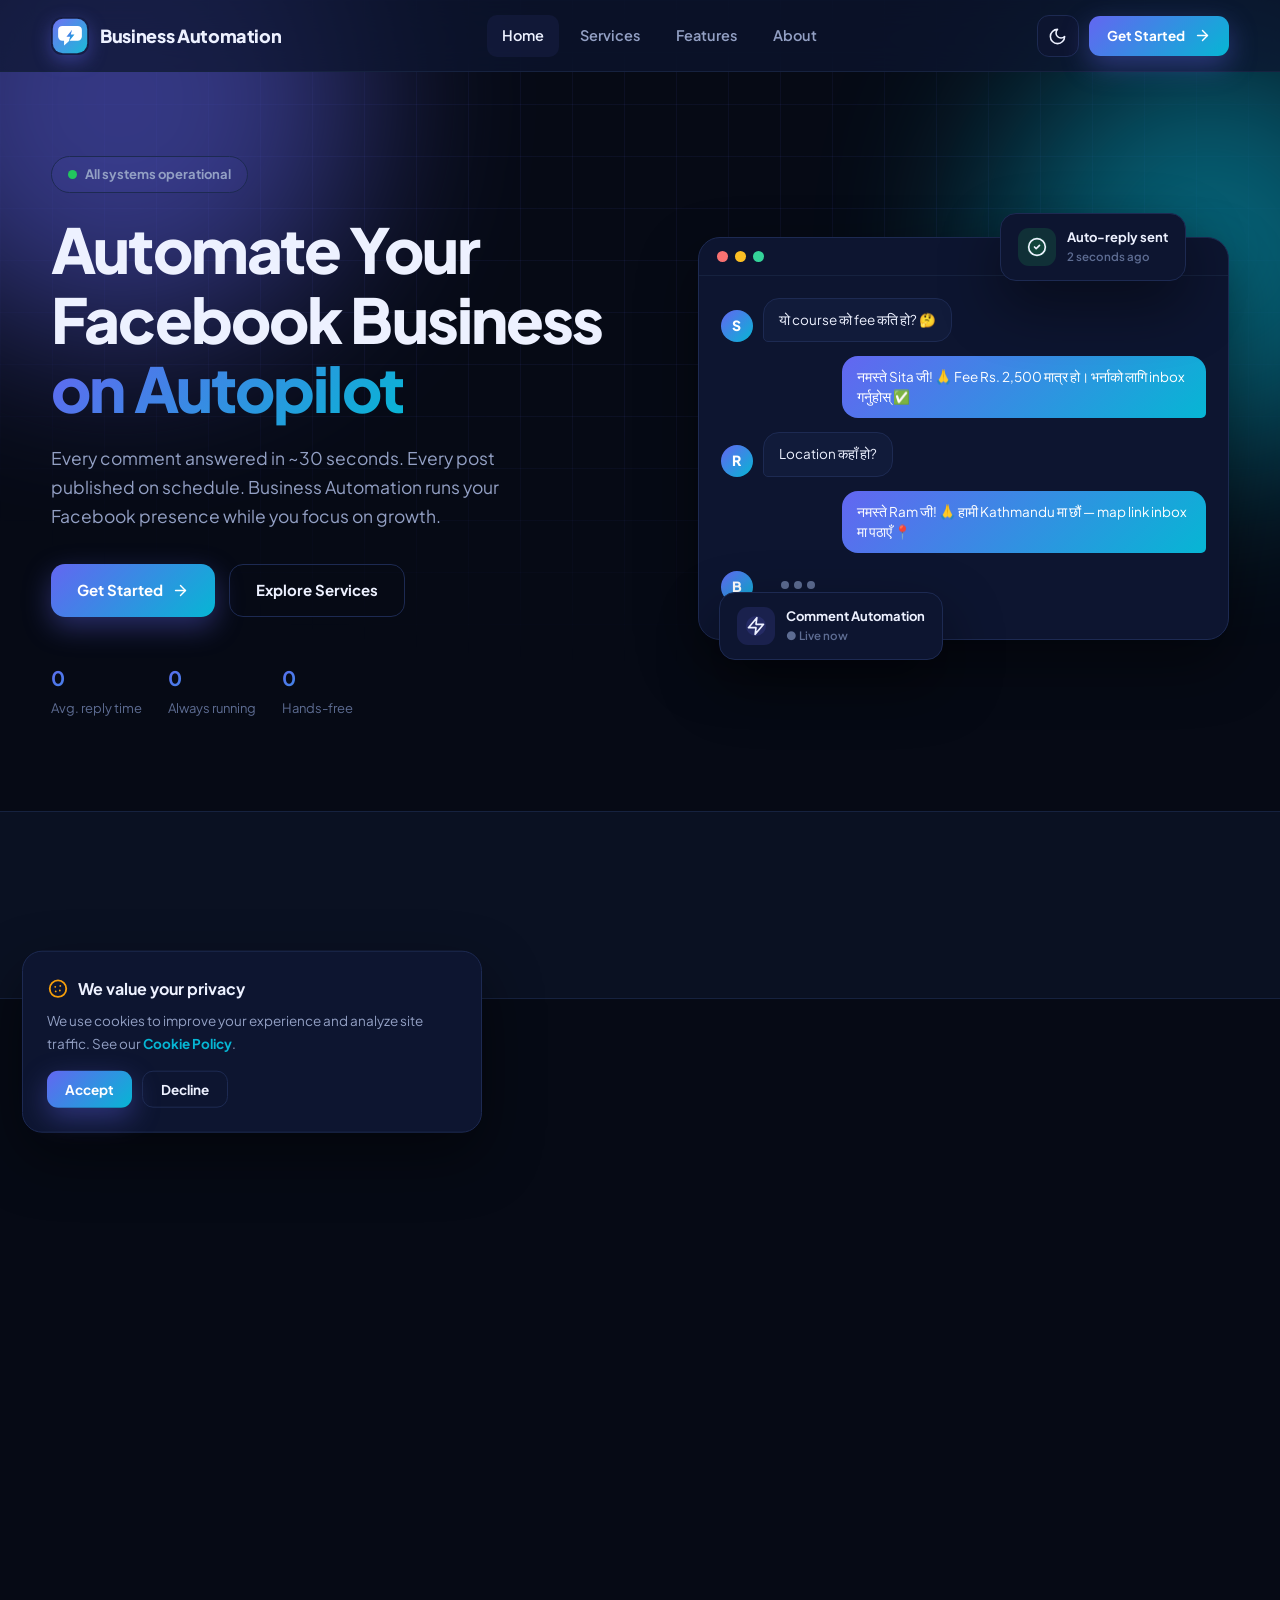
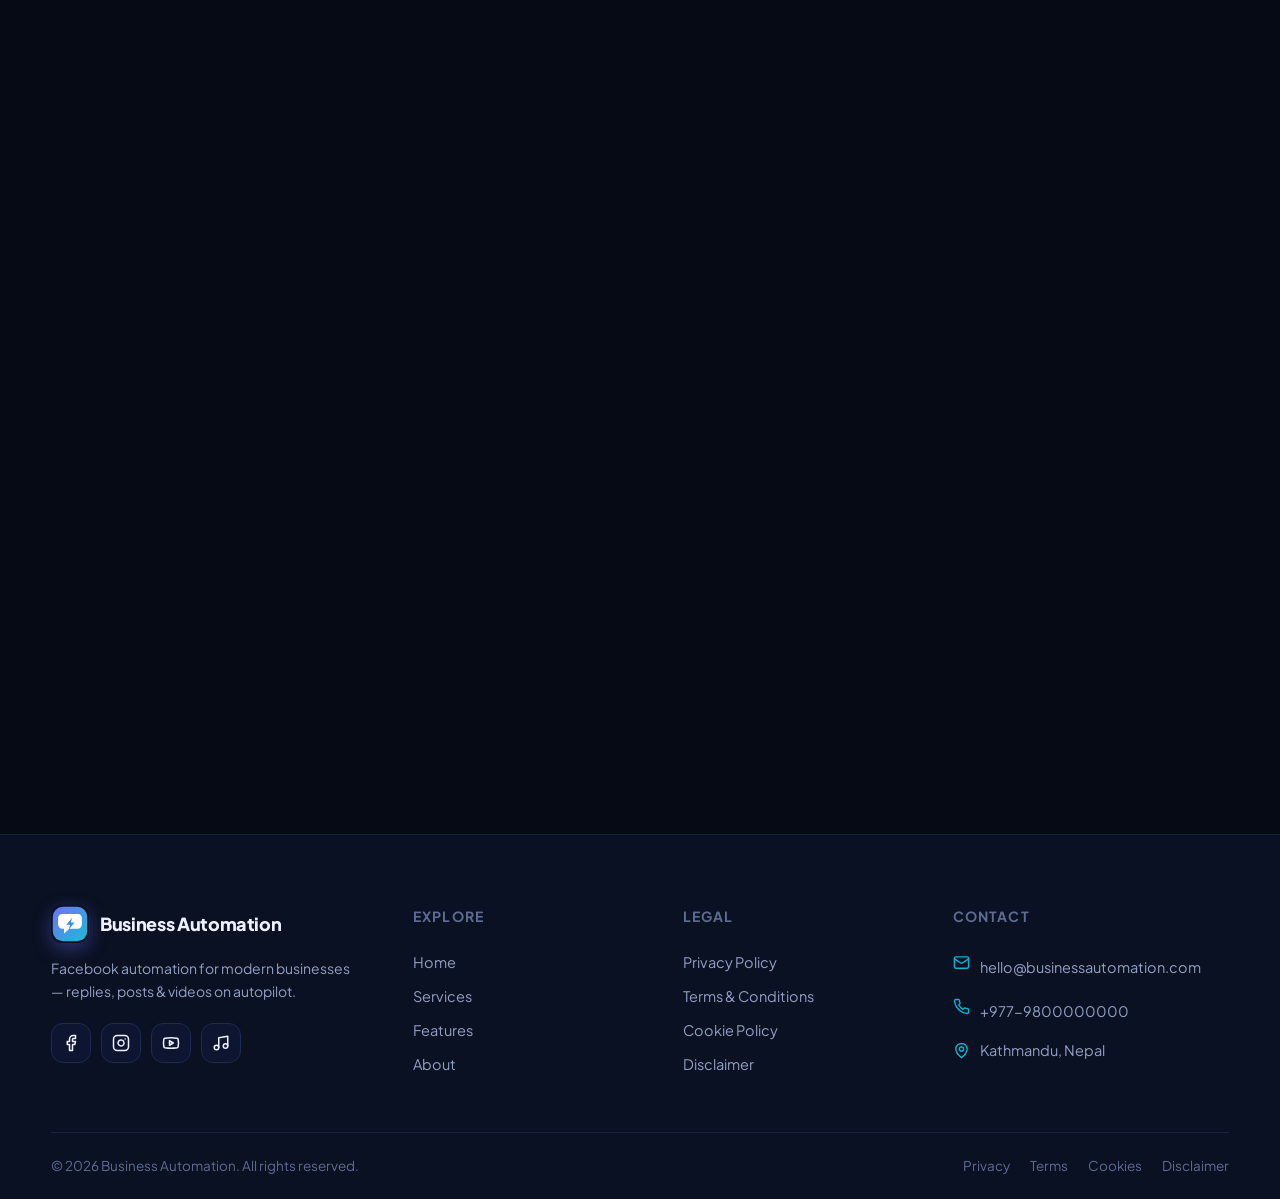
==== index.html @ c54acd62 "Add index.html" ====
<!DOCTYPE html>
<html lang="en" data-theme="dark">
<head>
<meta charset="utf-8">
<meta name="viewport" content="width=device-width,initial-scale=1">
<title>Business Automation — Facebook Automation, On Autopilot</title>
<meta name="description" content="Business Automation: auto-reply to every Facebook comment in ~30 seconds, automate video & post publishing, and grow your business on autopilot.">
<link rel="icon" type="image/svg+xml" href="img/favicon.svg">
<link rel="preconnect" href="https://fonts.googleapis.com">
<link rel="preconnect" href="https://fonts.gstatic.com" crossorigin>
<link href="https://fonts.googleapis.com/css2?family=Plus+Jakarta+Sans:wght@400;500;600;700;800&display=swap" rel="stylesheet">
<link rel="stylesheet" href="css/style.css">
</head>
<body>

<!-- ================= NAV ================= -->
<nav class="nav">
  <div class="container nav-inner">
    <a class="brand" href="#home"><img src="img/logo.svg" alt="Business Automation logo"><span data-brand>Business Automation</span></a>
    <div class="nav-links">
      <a href="#home" class="active">Home</a>
      <a href="#services">Services</a>
      <a href="#features">Features</a>
      <a href="#about">About</a>
    </div>
    <div class="nav-actions">
      <button class="theme-btn" id="themeBtn" title="Toggle theme"><svg class="ic"><use href="img/icons.svg#moon"/></svg></button>
      <a class="btn btn-primary btn-sm" href="/admin/login.html" data-auth-btn>Get Started <svg class="ic"><use href="img/icons.svg#arrow-right"/></svg></a>
      <button class="burger" id="burger" aria-label="Menu"><svg class="ic"><use href="img/icons.svg#menu"/></svg></button>
    </div>
  </div>
</nav>
<div class="mobile-menu" id="mobileMenu">
  <a href="#home" class="active">Home</a>
  <a href="#services">Services</a>
  <a href="#features">Features</a>
  <a href="#about">About</a>
  <a class="btn btn-primary btn-sm" href="/admin/login.html" data-auth-btn>Get Started <svg class="ic"><use href="img/icons.svg#arrow-right"/></svg></a>
</div>

<!-- ================= HERO ================= -->
<header class="hero" id="home">
  <div class="blob b1"></div><div class="blob b2"></div>
  <div class="container hero-grid">
    <div>
      <span class="eyebrow"><span class="pulse"></span> All systems operational</span>
      <h1>Automate Your Facebook Business <span class="grad-text">on Autopilot</span></h1>
      <p class="lead">Every comment answered in ~30 seconds. Every post published on schedule. Business Automation runs your Facebook presence while you focus on growth.</p>
      <div class="hero-cta">
        <a class="btn btn-primary" href="/admin/login.html" data-auth-btn>Get Started <svg class="ic"><use href="img/icons.svg#arrow-right"/></svg></a>
        <a class="btn btn-ghost" href="#services">Explore Services</a>
      </div>
      <div class="hero-mini">
        <div><strong class="grad-text" data-count="30" data-suffix="s">0</strong><span>Avg. reply time</span></div>
        <div><strong class="grad-text" data-count="24" data-suffix="/7">0</strong><span>Always running</span></div>
        <div><strong class="grad-text" data-count="100" data-suffix="%">0</strong><span>Hands-free</span></div>
      </div>
    </div>
    <div class="hero-visual">
      <div class="float-card fc1"><span class="ic"><svg class="ic"><use href="img/icons.svg#check-circle"/></svg></span><div>Auto-reply sent<small>2 seconds ago</small></div></div>
      <div class="mock">
        <div class="mock-bar"><i></i><i></i><i></i></div>
        <div class="mock-body">
          <div class="chat-row them"><span class="avatar">S</span><div class="bubble">यो course को fee कति हो? 🤔</div></div>
          <div class="chat-row me"><div class="bubble">नमस्ते Sita जी! 🙏 Fee Rs. 2,500 मात्र हो। भर्नाको लागि inbox गर्नुहोस् ✅</div></div>
          <div class="chat-row them"><span class="avatar">R</span><div class="bubble">Location कहाँ हो?</div></div>
          <div class="chat-row me"><div class="bubble">नमस्ते Ram जी! 🙏 हामी Kathmandu मा छौं — map link inbox मा पठाएँ 📍</div></div>
          <div class="chat-row them"><span class="avatar">B</span><div class="typing"><i></i><i></i><i></i></div></div>
        </div>
      </div>
      <div class="float-card fc2"><span class="ic"><svg class="ic"><use href="img/icons.svg#zap"/></svg></span><div>Comment Automation<small>● Live now</small></div></div>
    </div>
  </div>
</header>

<!-- ================= STATS ================= -->
<div class="stats">
  <div class="container stats-grid">
    <div class="stat rv"><div class="num grad-text"><span data-count="12500">0</span>+</div><div class="lbl">Comments auto-replied</div></div>
    <div class="stat rv d1"><div class="num grad-text"><span data-count="99.9" data-dec="1">0</span>%</div><div class="lbl">Uptime monitored</div></div>
    <div class="stat rv d2"><div class="num grad-text"><span data-count="30">0</span>s</div><div class="lbl">Average response time</div></div>
    <div class="stat rv d3"><div class="num grad-text"><span data-count="10">0</span>+</div><div class="lbl">Pages supported</div></div>
  </div>
</div>

<!-- ================= SERVICES ================= -->
<section class="block" id="services">
  <div class="container">
    <div class="sec-head rv">
      <span class="sec-tag">Services</span>
      <h2>Everything Your Page Needs, <span class="grad-text">Automated</span></h2>
      <p>Three powerful automation suites — one connected dashboard. Start with comments, expand everywhere.</p>
    </div>
    <div class="svc-grid">
      <div class="svc rv">
        <div class="ic"><svg class="ic"><use href="img/icons.svg#chat"/></svg></div>
        <h3>Facebook Comment Automation</h3>
        <p>Instant, personalized auto-replies to every comment on your Page posts — with the commenter's name, custom messages per page, and on/off control.</p>
        <div class="meta"><span class="badge-live">● Live now</span></div>
        <br><a class="svc-link" href="/admin/">Open in dashboard <svg class="ic"><use href="img/icons.svg#arrow-right"/></svg></a>
      </div>
      <div class="svc rv d1">
        <div class="ic"><svg class="ic"><use href="img/icons.svg#video"/></svg></div>
        <h3>Facebook Video Post Automation</h3>
        <p>Schedule and auto-publish video posts to your Pages at the perfect time — with captions, scheduling queues, and performance tracking.</p>
        <div class="meta"><span class="badge-soon">◷ Coming soon</span></div>
      </div>
      <div class="svc rv d2">
        <div class="ic"><svg class="ic"><use href="img/icons.svg#post"/></svg></div>
        <h3>Facebook Post Automation</h3>
        <p>Plan weeks of content in one sitting. Auto-publish text & image posts across all your Pages — consistent presence, zero daily effort.</p>
        <div class="meta"><span class="badge-soon">◷ Coming soon</span></div>
      </div>
    </div>
  </div>
</section>

<!-- ================= FEATURES ================= -->
<section class="block" id="features" style="background:var(--bg2);border-top:1px solid var(--border-soft);border-bottom:1px solid var(--border-soft)">
  <div class="container">
    <div class="sec-head rv">
      <span class="sec-tag">Features</span>
      <h2>Built for Serious <span class="grad-text">Page Owners</span></h2>
      <p>Professional-grade automation with the controls you actually need.</p>
    </div>
    <div class="feat-grid">
      <div class="feat rv"><div class="ic"><svg class="ic"><use href="img/icons.svg#zap"/></svg></div><h3>~30 Second Replies</h3><p>New comments are detected and answered in about half a minute — customers never wait.</p></div>
      <div class="feat rv d1"><div class="ic"><svg class="ic"><use href="img/icons.svg#post"/></svg></div><h3>Multi-Page Support</h3><p>Connect unlimited Facebook Pages, each with its own token, message, and schedule.</p></div>
      <div class="feat rv d2"><div class="ic"><svg class="ic"><use href="img/icons.svg#sliders"/></svg></div><h3>Per-Page On/Off Toggle</h3><p>Pause automation for any page instantly with one switch — no config to undo.</p></div>
      <div class="feat rv"><div class="ic"><svg class="ic"><use href="img/icons.svg#edit"/></svg></div><h3>Custom Messages</h3><p>Write your own reply templates with <b>{name}</b> personalization per page.</p></div>
      <div class="feat rv d1"><div class="ic"><svg class="ic"><use href="img/icons.svg#bell"/></svg></div><h3>Instant Alerts</h3><p>Discord notifications for errors, recoveries, and hourly health summaries.</p></div>
      <div class="feat rv d2"><div class="ic"><svg class="ic"><use href="img/icons.svg#lock"/></svg></div><h3>Secure by Design</h3><p>Tokens verified before saving, masked in the UI, and never exposed.</p></div>
    </div>
  </div>
</section>

<!-- ================= ABOUT ================= -->
<section class="block" id="about">
  <div class="container about-grid">
    <div class="about-visual rv">
      <div class="about-card">
        <div class="row"><span>Comment Automation</span><b class="ok">● Active</b></div>
        <div class="row"><span>Video Post Automation</span><b style="color:var(--warn)">◷ Soon</b></div>
        <div class="row"><span>Post Automation</span><b style="color:var(--warn)">◷ Soon</b></div>
        <div class="row"><span>Support</span><b>Human, fast</b></div>
      </div>
    </div>
    <div class="about rv d1">
      <span class="sec-tag">About</span>
      <h2 data-about-title>We Help Businesses Never Miss a Customer</h2>
      <p data-about-text>Business Automation was built for one simple reason: every unanswered Facebook comment is a lost customer. Our automation suite makes sure your Pages respond instantly, publish consistently, and grow — even while you sleep.</p>
      <ul class="check-list">
        <li><span class="ck"><svg class="ic"><use href="img/icons.svg#check"/></svg></span> Purpose-built for Facebook Pages & small businesses</li>
        <li><span class="ck"><svg class="ic"><use href="img/icons.svg#check"/></svg></span> No technical skills needed — connect and go</li>
        <li><span class="ck"><svg class="ic"><use href="img/icons.svg#check"/></svg></span> Self-healing infrastructure with 24/7 monitoring</li>
      </ul>
      <a class="btn btn-primary" href="/admin/">Start Automating <svg class="ic"><use href="img/icons.svg#arrow-right"/></svg></a>
    </div>
  </div>
</section>

<!-- ================= CTA ================= -->
<section class="block" style="padding-top:20px">
  <div class="container">
    <div class="cta-band rv">
      <h2>Ready to put your Page on autopilot?</h2>
      <p>Connect your Facebook Page in under 2 minutes. First automation is live today.</p>
      <a class="btn" href="/admin/login.html" data-auth-btn>Get Started <svg class="ic"><use href="img/icons.svg#arrow-right"/></svg></a>
    </div>
  </div>
</section>

<!-- ================= FOOTER ================= -->
<footer class="site">
  <div class="container">
    <div class="f-grid">
      <div class="f-brand">
        <a class="brand" href="#home"><img src="img/logo.svg" alt="logo" style="width:38px;height:38px;border-radius:11px"><span data-brand>Business Automation</span></a>
        <p>Facebook automation for modern businesses — replies, posts & videos on autopilot.</p>
        <div class="socials" data-socials>
          <a href="#" data-soc="facebook" title="Facebook" aria-label="Facebook"><svg class="ic"><use href="img/icons.svg#facebook"/></svg></a>
          <a href="#" data-soc="instagram" title="Instagram" aria-label="Instagram"><svg class="ic"><use href="img/icons.svg#instagram"/></svg></a>
          <a href="#" data-soc="youtube" title="YouTube" aria-label="YouTube"><svg class="ic"><use href="img/icons.svg#youtube"/></svg></a>
          <a href="#" data-soc="tiktok" title="TikTok" aria-label="TikTok"><svg class="ic"><use href="img/icons.svg#music"/></svg></a>
        </div>
      </div>
      <div class="f-col">
        <h4>Explore</h4>
        <a href="#home">Home</a>
        <a href="#services">Services</a>
        <a href="#features">Features</a>
        <a href="#about">About</a>
      </div>
      <div class="f-col">
        <h4>Legal</h4>
        <a href="privacy.html">Privacy Policy</a>
        <a href="terms.html">Terms &amp; Conditions</a>
        <a href="cookies.html">Cookie Policy</a>
        <a href="disclaimer.html">Disclaimer</a>
      </div>
      <div class="f-col">
        <h4>Contact</h4>
        <ul class="f-contact">
          <li><svg class="ic"><use href="img/icons.svg#mail"/></svg> <a href="#" data-contact="email">hello@businessautomation.com</a></li>
          <li><svg class="ic"><use href="img/icons.svg#phone"/></svg> <a href="#" data-contact="phone">+977-9800000000</a></li>
          <li><svg class="ic"><use href="img/icons.svg#pin"/></svg> <span data-contact="address">Kathmandu, Nepal</span></li>
        </ul>
      </div>
    </div>
    <div class="f-bottom">
      <span>© <span id="year">2026</span> <span data-brand>Business Automation</span>. All rights reserved.</span>
      <div class="f-legal">
        <a href="privacy.html">Privacy</a><a href="terms.html">Terms</a><a href="cookies.html">Cookies</a><a href="disclaimer.html">Disclaimer</a>
      </div>
    </div>
  </div>
</footer>

<!-- ================= COOKIE BANNER ================= -->
<div class="cookie" id="cookieBanner">
  <h4><svg class="ic"><use href="img/icons.svg#cookie"/></svg> We value your privacy</h4>
  <p>We use cookies to improve your experience and analyze site traffic. See our <a href="cookies.html">Cookie Policy</a>.</p>
  <div class="row">
    <button class="btn btn-primary btn-sm" id="cookieAccept">Accept</button>
    <button class="btn btn-ghost btn-sm" id="cookieDecline">Decline</button>
  </div>
</div>

<script src="js/main.js"></script>
<script src="js/footer.js"></script>
<script src="js/chatbot.js"></script>
</body>
</html>
---- css/style.css ----
/* ============ Business Automation — Landing Styles ============ */
*,*::before,*::after{box-sizing:border-box;margin:0;padding:0}
:root{
  --font:'Plus Jakarta Sans',system-ui,-apple-system,'Segoe UI',Roboto,sans-serif;
  --brand1:#6366f1;--brand2:#06b6d4;--grad:linear-gradient(135deg,#6366f1 0%,#06b6d4 100%);
  --ok:#22c55e;--warn:#f59e0b;--err:#ef4444;
  --r:18px;--r-sm:12px;
  --shadow:0 24px 60px rgba(0,0,0,.45);
  --nav-h:72px;
}
[data-theme="dark"]{
  --bg:#060a15;--bg2:#0a1122;--surface:#0d1530;--surface2:#111b3a;
  --border:#1d2a52;--border-soft:#16223f;
  --text:#edf1ff;--muted:#93a0c4;--faint:#5d6c92;
  --glass:rgba(13,21,48,.72);
  --hero-grid:rgba(99,102,241,.07);
  --card-hover:rgba(99,102,241,.08);
}
[data-theme="light"]{
  --bg:#f3f5fb;--bg2:#ffffff;--surface:#ffffff;--surface2:#eef1f9;
  --border:#dde3f2;--border-soft:#e9edf7;
  --text:#0d1530;--muted:#55648c;--faint:#8b98b8;
  --glass:rgba(255,255,255,.78);
  --hero-grid:rgba(99,102,241,.06);
  --card-hover:rgba(99,102,241,.05);
  --shadow:0 24px 55px rgba(35,55,130,.14);
}
html{scroll-behavior:smooth}
body{font-family:var(--font);background:var(--bg);color:var(--text);line-height:1.65;overflow-x:hidden;transition:background .35s,color .35s}
img{max-width:100%}
a{color:inherit;text-decoration:none}
/* ---------- svg icons ---------- */
svg.ic{width:1.2em;height:1.2em;stroke:currentColor;fill:none;stroke-width:2;stroke-linecap:round;stroke-linejoin:round;flex-shrink:0;vertical-align:-.22em}
.container{width:min(1180px,92%);margin:0 auto}
.grad-text{background:var(--grad);-webkit-background-clip:text;background-clip:text;color:transparent}

/* ---------- buttons ---------- */
.btn{display:inline-flex;align-items:center;gap:9px;padding:13px 26px;border-radius:14px;font-weight:700;font-size:15px;border:none;cursor:pointer;transition:transform .2s,box-shadow .2s,background .2s;font-family:var(--font)}
.btn svg.ic{width:17px;height:17px}
.btn-primary{background:var(--grad);color:#fff;box-shadow:0 10px 28px rgba(99,102,241,.38)}
.btn-primary:hover{transform:translateY(-2px);box-shadow:0 16px 36px rgba(99,102,241,.5)}
.btn-ghost{background:transparent;color:var(--text);border:1.5px solid var(--border)}
.btn-ghost:hover{border-color:var(--brand1);background:var(--card-hover)}
.btn-sm{padding:9px 18px;font-size:13.5px;border-radius:11px}

/* ---------- navbar ---------- */
.nav{position:fixed;top:0;left:0;right:0;height:var(--nav-h);z-index:100;backdrop-filter:blur(18px);-webkit-backdrop-filter:blur(18px);background:var(--glass);border-bottom:1px solid var(--border-soft);transition:background .35s}
.nav-inner{height:var(--nav-h);display:flex;align-items:center;justify-content:space-between;gap:16px}
.brand{display:flex;align-items:center;gap:11px;font-weight:800;font-size:18px;letter-spacing:-.02em}
.brand img{width:38px;height:38px;border-radius:11px;box-shadow:0 6px 18px rgba(99,102,241,.4)}
.nav-links{display:flex;align-items:center;gap:6px}
.nav-links a{padding:9px 15px;border-radius:10px;font-size:14.5px;font-weight:600;color:var(--muted);transition:.2s}
.nav-links a:hover,.nav-links a.active{color:var(--text);background:var(--card-hover)}
.nav-actions{display:flex;align-items:center;gap:10px}
.theme-btn{width:42px;height:42px;border-radius:12px;border:1.5px solid var(--border);background:var(--surface);color:var(--text);cursor:pointer;display:flex;align-items:center;justify-content:center;transition:.25s}
.theme-btn:hover{border-color:var(--brand1);transform:rotate(12deg)}
.theme-btn svg.ic{width:19px;height:19px}
.burger{display:none;width:42px;height:42px;border-radius:12px;border:1.5px solid var(--border);background:var(--surface);color:var(--text);cursor:pointer;align-items:center;justify-content:center}
.burger svg.ic{width:20px;height:20px}
.mobile-menu{display:none}

/* ---------- hero ---------- */
.hero{position:relative;padding:calc(var(--nav-h) + 84px) 0 90px;overflow:hidden}
.hero::before{content:"";position:absolute;inset:0;background-image:linear-gradient(var(--hero-grid) 1px,transparent 1px),linear-gradient(90deg,var(--hero-grid) 1px,transparent 1px);background-size:52px 52px;mask-image:radial-gradient(ellipse 90% 70% at 50% 30%,#000 30%,transparent 75%);pointer-events:none}
.blob{position:absolute;border-radius:50%;filter:blur(90px);opacity:.5;pointer-events:none;animation:drift 14s ease-in-out infinite alternate}
.blob.b1{width:480px;height:480px;background:#6366f1;top:-140px;left:-120px}
.blob.b2{width:420px;height:420px;background:#06b6d4;top:40px;right:-140px;animation-delay:-6s}
@keyframes drift{from{transform:translate(0,0) scale(1)}to{transform:translate(60px,40px) scale(1.12)}}
.hero-grid{position:relative;display:grid;grid-template-columns:1.05fr .95fr;gap:60px;align-items:center}
.eyebrow{display:inline-flex;align-items:center;gap:8px;padding:7px 16px;border-radius:30px;background:var(--card-hover);border:1px solid var(--border);font-size:13px;font-weight:700;color:var(--muted);margin-bottom:22px}
.eyebrow .pulse{width:9px;height:9px;border-radius:50%;background:var(--ok);box-shadow:0 0 0 0 rgba(34,197,94,.6);animation:pulse 1.8s infinite}
@keyframes pulse{70%{box-shadow:0 0 0 11px rgba(34,197,94,0)}100%{box-shadow:0 0 0 0 rgba(34,197,94,0)}}
.hero h1{font-size:clamp(38px,5.4vw,62px);line-height:1.12;letter-spacing:-.03em;font-weight:800;margin-bottom:20px}
.hero p.lead{font-size:17.5px;color:var(--muted);max-width:520px;margin-bottom:34px}
.hero-cta{display:flex;gap:14px;flex-wrap:wrap;margin-bottom:44px}
.hero-mini{display:flex;gap:26px;flex-wrap:wrap}
.hero-mini div strong{display:block;font-size:20px}
.hero-mini div span{font-size:13px;color:var(--faint)}
/* hero visual */
.hero-visual{position:relative}
.mock{background:var(--surface);border:1px solid var(--border);border-radius:22px;box-shadow:var(--shadow);overflow:hidden;animation:float 7s ease-in-out infinite}
@keyframes float{0%,100%{transform:translateY(0)}50%{transform:translateY(-14px)}}
.mock-bar{display:flex;align-items:center;gap:7px;padding:13px 18px;border-bottom:1px solid var(--border-soft)}
.mock-bar i{width:11px;height:11px;border-radius:50%;background:var(--border)}
.mock-bar i:first-child{background:#f87171}.mock-bar i:nth-child(2){background:#fbbf24}.mock-bar i:nth-child(3){background:#34d399}
.mock-body{padding:22px}
.chat-row{display:flex;gap:10px;margin-bottom:14px;align-items:flex-end}
.chat-row.me{justify-content:flex-end}
.bubble{max-width:75%;padding:11px 15px;border-radius:16px;font-size:13.5px;line-height:1.5}
.chat-row.them .bubble{background:var(--surface2);border:1px solid var(--border);border-bottom-left-radius:5px}
.chat-row.me .bubble{background:var(--grad);color:#fff;border-bottom-right-radius:5px}
.avatar{width:32px;height:32px;border-radius:50%;background:var(--grad);color:#fff;display:flex;align-items:center;justify-content:center;font-size:14px;font-weight:800;flex-shrink:0}
.typing{display:inline-flex;gap:5px;padding:14px 18px}
.typing i{width:8px;height:8px;border-radius:50%;background:var(--faint);animation:tp 1.2s infinite}
.typing i:nth-child(2){animation-delay:.15s}.typing i:nth-child(3){animation-delay:.3s}
@keyframes tp{0%,60%,100%{transform:none;opacity:.5}30%{transform:translateY(-5px);opacity:1}}
.float-card{position:absolute;background:var(--surface);border:1px solid var(--border);border-radius:16px;padding:13px 17px;box-shadow:var(--shadow);display:flex;align-items:center;gap:11px;font-size:13px;font-weight:700;animation:float 6s ease-in-out infinite}
.float-card small{display:block;font-weight:600;color:var(--faint);font-size:11.5px}
.float-card .ic{width:38px;height:38px;border-radius:11px;display:flex;align-items:center;justify-content:center;flex-shrink:0}
.float-card .ic svg.ic{width:20px;height:20px}
.fc1{top:-24px;right:8%;animation-delay:-2s}.fc1 .ic{background:rgba(34,197,94,.15)}
.fc2{bottom:-20px;left:4%;animation-delay:-4s}.fc2 .ic{background:rgba(99,102,241,.15)}

/* ---------- stats strip ---------- */
.stats{border-top:1px solid var(--border-soft);border-bottom:1px solid var(--border-soft);background:var(--bg2)}
.stats-grid{display:grid;grid-template-columns:repeat(4,1fr);padding:44px 0;gap:20px}
.stat{text-align:center}
.stat .num{font-size:clamp(30px,3.6vw,44px);font-weight:800;letter-spacing:-.02em}
.stat .lbl{color:var(--faint);font-size:13.5px;font-weight:600;margin-top:4px}

/* ---------- sections ---------- */
section.block{padding:100px 0}
.sec-head{text-align:center;max-width:640px;margin:0 auto 60px}
.sec-tag{display:inline-block;padding:6px 16px;border-radius:24px;background:var(--card-hover);border:1px solid var(--border);font-size:12.5px;font-weight:800;letter-spacing:.12em;text-transform:uppercase;color:var(--brand2);margin-bottom:16px}
.sec-head h2{font-size:clamp(30px,4vw,44px);letter-spacing:-.025em;font-weight:800;margin-bottom:14px}
.sec-head p{color:var(--muted);font-size:16.5px}

/* services */
.svc-grid{display:grid;grid-template-columns:repeat(3,1fr);gap:24px}
.svc{background:var(--surface);border:1px solid var(--border);border-radius:var(--r);padding:36px 30px;position:relative;overflow:hidden;transition:transform .3s,box-shadow .3s,border-color .3s}
.svc:hover{transform:translateY(-8px);box-shadow:var(--shadow);border-color:var(--brand1)}
.svc::after{content:"";position:absolute;top:0;left:0;right:0;height:4px;background:var(--grad);opacity:0;transition:.3s}
.svc:hover::after{opacity:1}
.svc .ic{width:62px;height:62px;border-radius:18px;background:var(--grad);display:flex;align-items:center;justify-content:center;margin-bottom:22px;box-shadow:0 12px 26px rgba(99,102,241,.35)}
.svc .ic svg.ic{width:30px;height:30px;color:#fff}
.svc h3{font-size:20px;margin-bottom:10px;letter-spacing:-.01em}
.svc p{color:var(--muted);font-size:14.5px;margin-bottom:18px}
.svc .meta{display:flex;align-items:center;gap:8px;font-size:13px;font-weight:700}
.badge-live{color:var(--ok)}.badge-soon{color:var(--warn)}
.svc-link{font-size:14px;font-weight:700;color:var(--brand2)}
.svc-link:hover{text-decoration:underline}

/* features */
.feat-grid{display:grid;grid-template-columns:repeat(3,1fr);gap:20px}
.feat{background:var(--surface);border:1px solid var(--border-soft);border-radius:var(--r);padding:28px 26px;transition:.28s}
.feat:hover{border-color:var(--brand1);background:var(--card-hover);transform:translateY(-5px)}
.feat .ic{margin-bottom:14px;color:var(--brand1)}
.feat .ic svg.ic{width:32px;height:32px}
.feat h3{font-size:16.5px;margin-bottom:8px}
.feat p{color:var(--muted);font-size:14px}

/* about */
.about-grid{display:grid;grid-template-columns:1fr 1fr;gap:64px;align-items:center}
.about-visual{position:relative}
.about-card{background:var(--surface);border:1px solid var(--border);border-radius:var(--r);padding:34px;box-shadow:var(--shadow)}
.about-card .row{display:flex;justify-content:space-between;align-items:center;padding:13px 0;border-bottom:1px solid var(--border-soft);font-size:14.5px}
.about-card .row:last-child{border:none}
.about-card .row b{font-weight:700}
.about-card .ok{color:var(--ok);font-weight:800}
.about h2{font-size:clamp(28px,3.6vw,40px);letter-spacing:-.02em;margin-bottom:18px;font-weight:800}
.about p{color:var(--muted);margin-bottom:16px;font-size:16px}
.check-list{list-style:none;margin:24px 0;display:grid;gap:12px}
.check-list li{display:flex;gap:12px;align-items:flex-start;font-size:15px;font-weight:600}
.check-list .ck{width:24px;height:24px;border-radius:50%;background:rgba(34,197,94,.15);color:var(--ok);display:flex;align-items:center;justify-content:center;flex-shrink:0;margin-top:2px}
.check-list .ck svg.ic{width:14px;height:14px;stroke-width:3}

/* CTA band */
.cta-band{background:var(--grad);border-radius:28px;padding:64px 48px;text-align:center;color:#fff;position:relative;overflow:hidden;box-shadow:0 30px 70px rgba(99,102,241,.35)}
.cta-band::before{content:"";position:absolute;width:400px;height:400px;border-radius:50%;background:rgba(255,255,255,.12);top:-160px;right:-120px}
.cta-band::after{content:"";position:absolute;width:300px;height:300px;border-radius:50%;background:rgba(255,255,255,.1);bottom:-140px;left:-80px}
.cta-band h2{font-size:clamp(28px,4vw,42px);letter-spacing:-.02em;margin-bottom:12px;position:relative}
.cta-band p{opacity:.92;margin-bottom:30px;font-size:16.5px;position:relative}
.cta-band .btn{background:#fff;color:#4f46e5;position:relative}
.cta-band .btn:hover{transform:translateY(-2px);box-shadow:0 14px 30px rgba(0,0,0,.25)}

/* ---------- footer ---------- */
footer.site{background:var(--bg2);border-top:1px solid var(--border-soft);padding:70px 0 0;margin-top:40px}
.f-grid{display:grid;grid-template-columns:1.4fr 1fr 1fr 1.2fr;gap:40px;padding-bottom:50px}
.f-brand p{color:var(--muted);font-size:14px;margin:14px 0 20px;max-width:300px}
.socials{display:flex;gap:10px}
.socials a{width:40px;height:40px;border-radius:12px;border:1px solid var(--border);display:flex;align-items:center;justify-content:center;transition:.25s;background:var(--surface)}
.socials a svg.ic{width:18px;height:18px}
.socials a:hover{background:var(--grad);border-color:transparent;transform:translateY(-3px);color:#fff}
.f-col h4{font-size:14px;letter-spacing:.08em;text-transform:uppercase;color:var(--faint);margin-bottom:18px}
.f-col a,.f-col li{display:block;list-style:none;color:var(--muted);font-size:14.5px;padding:5px 0;transition:.2s}
.f-col a:hover{color:var(--text);padding-left:5px}
.f-contact li{display:flex;gap:10px;align-items:flex-start}
.f-contact li svg.ic{width:17px;height:17px;color:var(--brand2);margin-top:3px}
.f-bottom{border-top:1px solid var(--border-soft);padding:22px 0;display:flex;justify-content:space-between;align-items:center;gap:14px;flex-wrap:wrap;font-size:13.5px;color:var(--faint)}
.f-legal{display:flex;gap:20px;flex-wrap:wrap}
.f-legal a:hover{color:var(--text)}

/* ---------- cookie banner ---------- */
.cookie{position:fixed;bottom:22px;left:22px;right:22px;max-width:460px;background:var(--surface);border:1px solid var(--border);border-radius:20px;padding:24px;box-shadow:var(--shadow);z-index:200;transform:translateY(140%);transition:transform .5s cubic-bezier(.2,.9,.3,1.2)}
.cookie.show{transform:none}
.cookie h4{font-size:16px;margin-bottom:8px;display:flex;align-items:center;gap:9px}
.cookie h4 svg.ic{width:22px;height:22px;color:var(--warn)}
.cookie p{font-size:13.5px;color:var(--muted);margin-bottom:16px}
.cookie p a{color:var(--brand2);font-weight:700}
.cookie .row{display:flex;gap:10px}

/* ---------- reveal ---------- */
.rv{opacity:0;transform:translateY(34px);transition:opacity .7s ease,transform .7s cubic-bezier(.2,.7,.3,1)}
.rv.in{opacity:1;transform:none}
.rv.d1{transition-delay:.1s}.rv.d2{transition-delay:.2s}.rv.d3{transition-delay:.3s}

/* ---------- legal pages ---------- */
.legal{padding:calc(var(--nav-h) + 60px) 0 80px}
.legal .paper{max-width:820px;margin:0 auto;background:var(--surface);border:1px solid var(--border);border-radius:22px;padding:52px 56px;box-shadow:var(--shadow)}
.legal h1{font-size:34px;letter-spacing:-.02em;margin-bottom:8px}
.legal .updated{color:var(--faint);font-size:13.5px;margin-bottom:30px}
.legal h2{font-size:20px;margin:30px 0 12px}
.legal p,.legal li{color:var(--muted);font-size:15px;margin-bottom:12px}
.legal ul{padding-left:22px}
.back-link{display:inline-flex;align-items:center;gap:8px;font-weight:700;color:var(--brand2);margin-bottom:26px;font-size:14.5px}

/* ---------- responsive ---------- */
@media(max-width:1024px){
  .hero-grid{grid-template-columns:1fr;gap:50px}
  .hero-visual{max-width:560px}
  .svc-grid,.feat-grid{grid-template-columns:repeat(2,1fr)}
  .about-grid{grid-template-columns:1fr;gap:44px}
  .f-grid{grid-template-columns:1fr 1fr}
}
@media(max-width:768px){
  .nav-links{display:none}
  .nav-actions .btn{display:none}
  .burger{display:flex;align-items:center;justify-content:center}
  .mobile-menu{display:block;position:fixed;top:var(--nav-h);left:0;right:0;background:var(--glass);backdrop-filter:blur(20px);border-bottom:1px solid var(--border);padding:14px 4%;z-index:99;transform:translateY(-130%);transition:transform .35s ease}
  .mobile-menu.open{transform:none}
  .mobile-menu a{display:block;padding:13px 10px;font-weight:700;border-radius:10px;color:var(--muted)}
  .mobile-menu a:hover,.mobile-menu a.active{background:var(--card-hover);color:var(--text)}
  .mobile-menu .btn{width:100%;justify-content:center;margin-top:10px}
  .stats-grid{grid-template-columns:repeat(2,1fr);gap:28px}
  section.block{padding:70px 0}
  .cta-band{padding:48px 26px}
  .legal .paper{padding:34px 26px}
}
@media(max-width:560px){
  .svc-grid,.feat-grid{grid-template-columns:1fr}
  .f-grid{grid-template-columns:1fr;gap:30px}
  .hero-cta .btn{flex:1;justify-content:center}
  .float-card{font-size:11.5px;padding:10px 13px}
  .fc1{top:-18px}.fc2{bottom:-14px}
  .cookie{left:12px;right:12px;bottom:12px}
  .f-bottom{justify-content:center;text-align:center}
}

/* ================= chat widget ================= */
.chat-fab{position:fixed;right:22px;bottom:22px;width:62px;height:62px;border-radius:50%;background:var(--grad);border:none;cursor:pointer;display:flex;align-items:center;justify-content:center;box-shadow:0 14px 34px rgba(99,102,241,.45);z-index:2000;transition:transform .25s}
.chat-fab:hover{transform:scale(1.08) rotate(4deg)}
.chat-fab svg.ic{width:28px;height:28px;color:#fff}
.chat-fab .ping{position:absolute;inset:0;border-radius:50%;background:rgba(99,102,241,.55);animation:cping 2.2s ease-out infinite;z-index:-1}
@keyframes cping{0%{transform:scale(1);opacity:.7}80%,100%{transform:scale(1.55);opacity:0}}
.chat-dot{position:absolute;top:3px;right:3px;width:15px;height:15px;border-radius:50%;background:#22c55e;border:3px solid var(--bg);animation:blink 1.6s infinite}
@keyframes blink{50%{opacity:.4}}
.chat-win{position:fixed;right:22px;bottom:96px;width:384px;max-width:calc(100vw - 28px);height:560px;max-height:calc(100dvh - 130px);background:var(--surface);border:1px solid var(--border);border-radius:22px;display:flex;flex-direction:column;overflow:hidden;z-index:2000;box-shadow:0 30px 70px rgba(0,0,0,.4);transform:translateY(26px) scale(.95);opacity:0;pointer-events:none;transition:transform .32s cubic-bezier(.2,.9,.3,1.15),opacity .25s}
.chat-win.open{transform:none;opacity:1;pointer-events:auto}
.chat-head{display:flex;align-items:center;gap:12px;padding:14px 16px;background:var(--grad);color:#fff;flex-shrink:0}
.chat-head img{width:38px;height:38px;border-radius:12px;background:rgba(255,255,255,.15);padding:5px}
.chat-head .ch-t{flex:1;min-width:0}
.chat-head .ch-t b{font-size:15px;display:block;letter-spacing:-.01em}
.chat-head .ch-t span{font-size:11.5px;opacity:.85;display:flex;align-items:center;gap:6px}
.chat-head .on{width:8px;height:8px;border-radius:50%;background:#4ade80;display:inline-block;animation:blink 1.8s infinite}
.chat-head button{background:rgba(255,255,255,.15);border:none;color:#fff;width:32px;height:32px;border-radius:10px;cursor:pointer;display:flex;align-items:center;justify-content:center;transition:.2s}
.chat-head button:hover{background:rgba(255,255,255,.3)}
.chat-head button svg.ic{width:16px;height:16px}
.chat-body{flex:1;overflow-y:auto;padding:18px 14px;display:flex;flex-direction:column;gap:12px}
.msg{display:flex;gap:8px;align-items:flex-end;animation:msgin .3s ease}
@keyframes msgin{from{opacity:0;transform:translateY(8px)}}
.msg .m-av{width:30px;height:30px;border-radius:50%;background:var(--grad);display:flex;align-items:center;justify-content:center;flex-shrink:0;overflow:hidden}
.msg .m-av img{width:20px;height:20px}
.msg .bubble{max-width:78%;padding:11px 14px;border-radius:16px;font-size:13.8px;line-height:1.55;white-space:pre-line}
.msg.bot .bubble{background:var(--card-hover);border:1px solid var(--border);border-bottom-left-radius:5px;color:var(--text)}
.msg.user{justify-content:flex-end}
.msg.user .bubble{background:var(--grad);color:#fff;border-bottom-right-radius:5px}
.bubble.typing{display:flex;gap:5px;padding:14px 16px}
.bubble.typing i{width:7px;height:7px;border-radius:50%;background:var(--faint);animation:tp 1.2s infinite}
.bubble.typing i:nth-child(2){animation-delay:.15s}
.bubble.typing i:nth-child(3){animation-delay:.3s}
@keyframes tp{0%,60%,100%{transform:none;opacity:.4}30%{transform:translateY(-5px);opacity:1}}
.chips{display:flex;gap:8px;padding:4px 14px 10px;flex-wrap:wrap;flex-shrink:0}
.chips button{border:1.5px solid var(--brand1);background:transparent;color:var(--brand1);font-size:12.5px;font-weight:600;padding:7px 13px;border-radius:20px;cursor:pointer;transition:.2s;font-family:inherit}
.chips button:hover{background:var(--brand1);color:#fff}
.chat-input{display:flex;gap:9px;padding:12px 14px;border-top:1px solid var(--border);flex-shrink:0;background:var(--surface)}
.chat-input input{flex:1;border:1.5px solid var(--border);background:var(--bg);color:var(--text);border-radius:14px;padding:11px 14px;font-size:13.5px;font-family:inherit;outline:none;transition:.2s}
.chat-input input:focus{border-color:var(--brand1)}
.chat-input button{width:44px;height:44px;border-radius:14px;border:none;background:var(--grad);color:#fff;cursor:pointer;display:flex;align-items:center;justify-content:center;flex-shrink:0;transition:.2s}
.chat-input button:hover{transform:scale(1.06)}
.chat-input button svg.ic{width:19px;height:19px}
@media(max-width:560px){
  .chat-win{right:14px;left:14px;width:auto;bottom:92px}
  .chat-fab{right:16px;bottom:16px}
}

/* ================= Auth pages (login / signup / verify) ================= */
.paper.auth{max-width:520px}
.auth-sub{color:var(--muted);margin:-2px 0 26px;font-size:15px}
.auth-form .field{margin-bottom:16px}
.auth-form .field label{display:block;font-size:13.5px;font-weight:600;margin-bottom:7px}
.auth-form .field input{width:100%;box-sizing:border-box;border:1.5px solid var(--border);background:var(--bg);color:var(--text);border-radius:13px;padding:12px 15px;font-size:14.5px;font-family:inherit;outline:none;transition:border-color .2s,box-shadow .2s}
.auth-form .field input:focus{border-color:var(--brand1);box-shadow:0 0 0 3px rgba(99,102,241,.16)}
.auth-form .hint{font-size:12.5px;color:var(--faint);margin-top:6px}
.auth-form .btn-block{width:100%;justify-content:center;margin-top:4px}
.auth-form .btn-block:disabled{opacity:.75;cursor:default;transform:none}
.err-msg{font-size:13.5px;color:#f87171;margin-bottom:14px;text-align:center;min-height:18px}
.err-msg:empty{display:none}
.auth-alt{text-align:center;margin-top:18px;font-size:14px;color:var(--muted)}
.auth-alt a{color:var(--brand1);font-weight:600}
.spin{width:16px;height:16px;border:2px solid rgba(255,255,255,.35);border-top-color:#fff;border-radius:50%;animation:spin .7s linear infinite;display:inline-block;flex-shrink:0}
@keyframes spin{to{transform:rotate(360deg)}}
.otp-input{text-align:center;letter-spacing:10px;font-size:20px !important;font-weight:700}
.resend{text-align:center;font-size:13.5px;color:var(--muted);margin-top:14px}
.resend button{background:none;border:none;color:var(--brand1);font-weight:600;cursor:pointer;font-size:13.5px;font-family:inherit;padding:0}
.resend button:disabled{color:var(--faint);cursor:default}
.contact-card{border:1.5px dashed var(--border);border-radius:16px;padding:22px;text-align:center}
.contact-card h3{margin:0 0 6px;font-size:17px}
.contact-card p{margin:0 0 14px;font-size:13.5px;color:var(--muted);line-height:1.6}
.contact-line{font-size:14px;margin:8px 0}
.contact-line a{color:var(--brand1);font-weight:600;text-decoration:none}
.loading-line{text-align:center;padding:26px 0;font-size:14px;color:var(--faint)}

/* ================= Ripple preloader (public pages) ================= */
.ripple-overlay{position:fixed;inset:0;background:var(--bg);z-index:9999;display:flex;align-items:center;justify-content:center}
.ripple-overlay.gone{display:none}
.ripple-wrap{position:relative;width:200px;height:200px;display:flex;align-items:center;justify-content:center}
.ripple-bubble{position:absolute;border-radius:50%;border:1px solid #6366f1;opacity:0;animation:rippleGrow 1.8s ease-out infinite}
.ripple-bubble:nth-child(1){border-color:#6366f1}
.ripple-bubble:nth-child(2){animation-delay:.4s;border-color:#3f83f8}
.ripple-bubble:nth-child(3){animation-delay:.8s;border-color:#06b6d4}
@keyframes rippleGrow{0%{width:16px;height:16px;opacity:.9}100%{width:240px;height:240px;opacity:0}}
.ripple-label{position:relative;z-index:2;font-family:Fraunces,Georgia,serif;font-size:16px;font-weight:600;background-image:linear-gradient(135deg,#818cf8 0%,#22d3ee 100%);-webkit-background-clip:text;background-clip:text;color:transparent;-webkit-text-fill-color:transparent;padding:6px 16px;white-space:nowrap;max-width:70vw;overflow:hidden;text-overflow:ellipsis}[data-theme="light"] .ripple-label{background-image:linear-gradient(135deg,#4f46e5 0%,#0891b2 100%)}
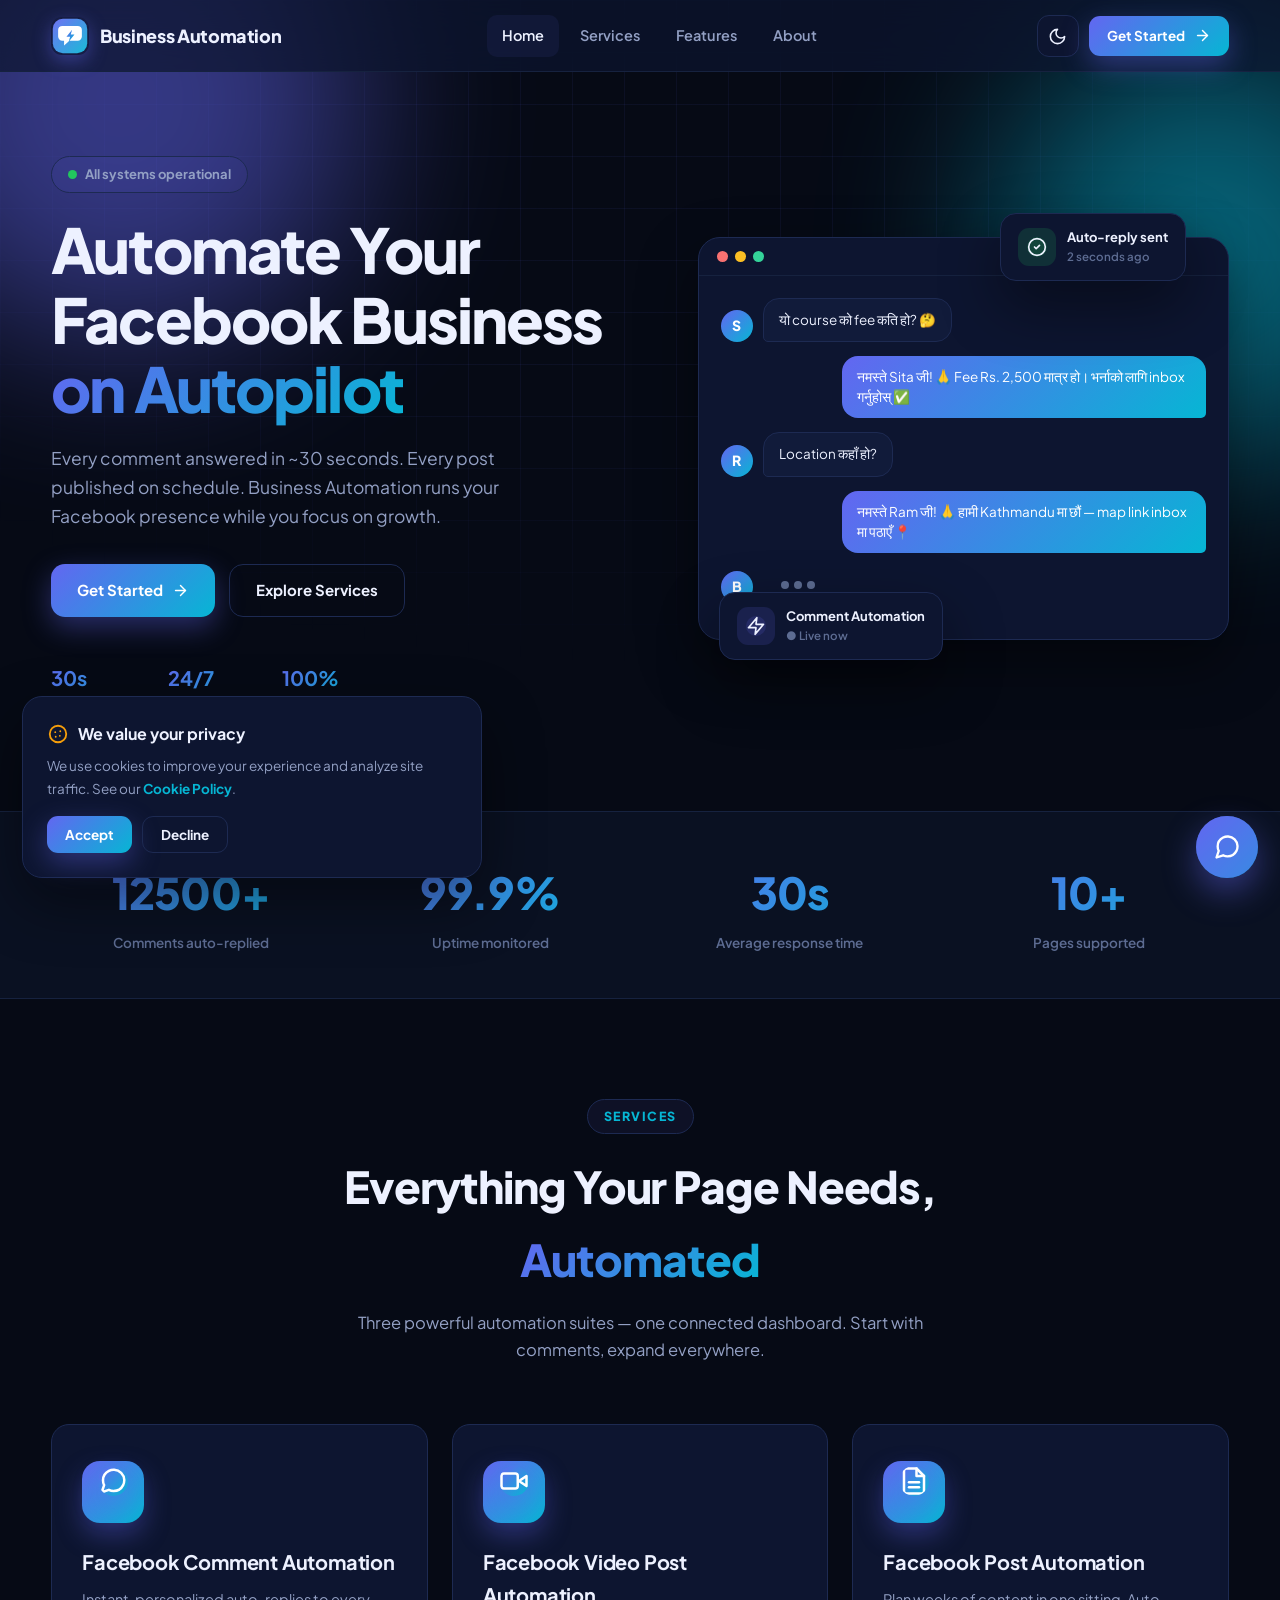
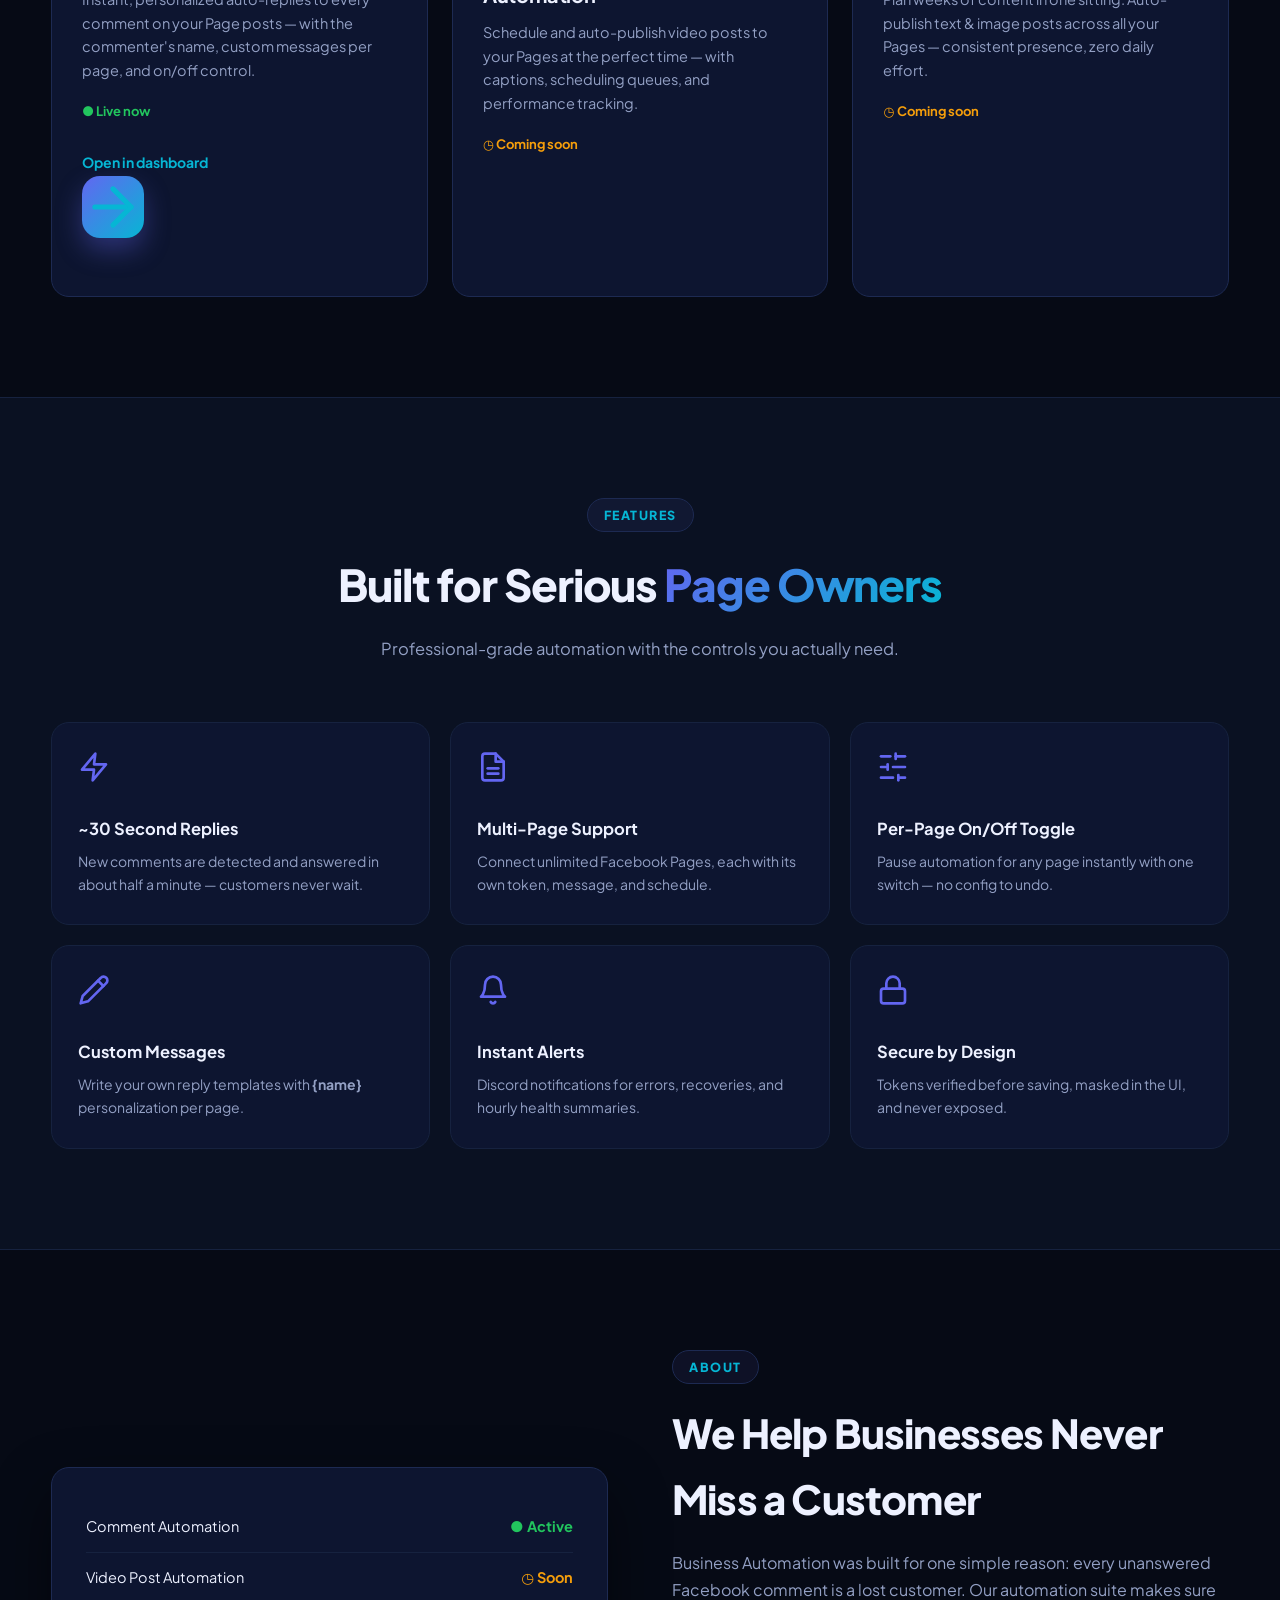
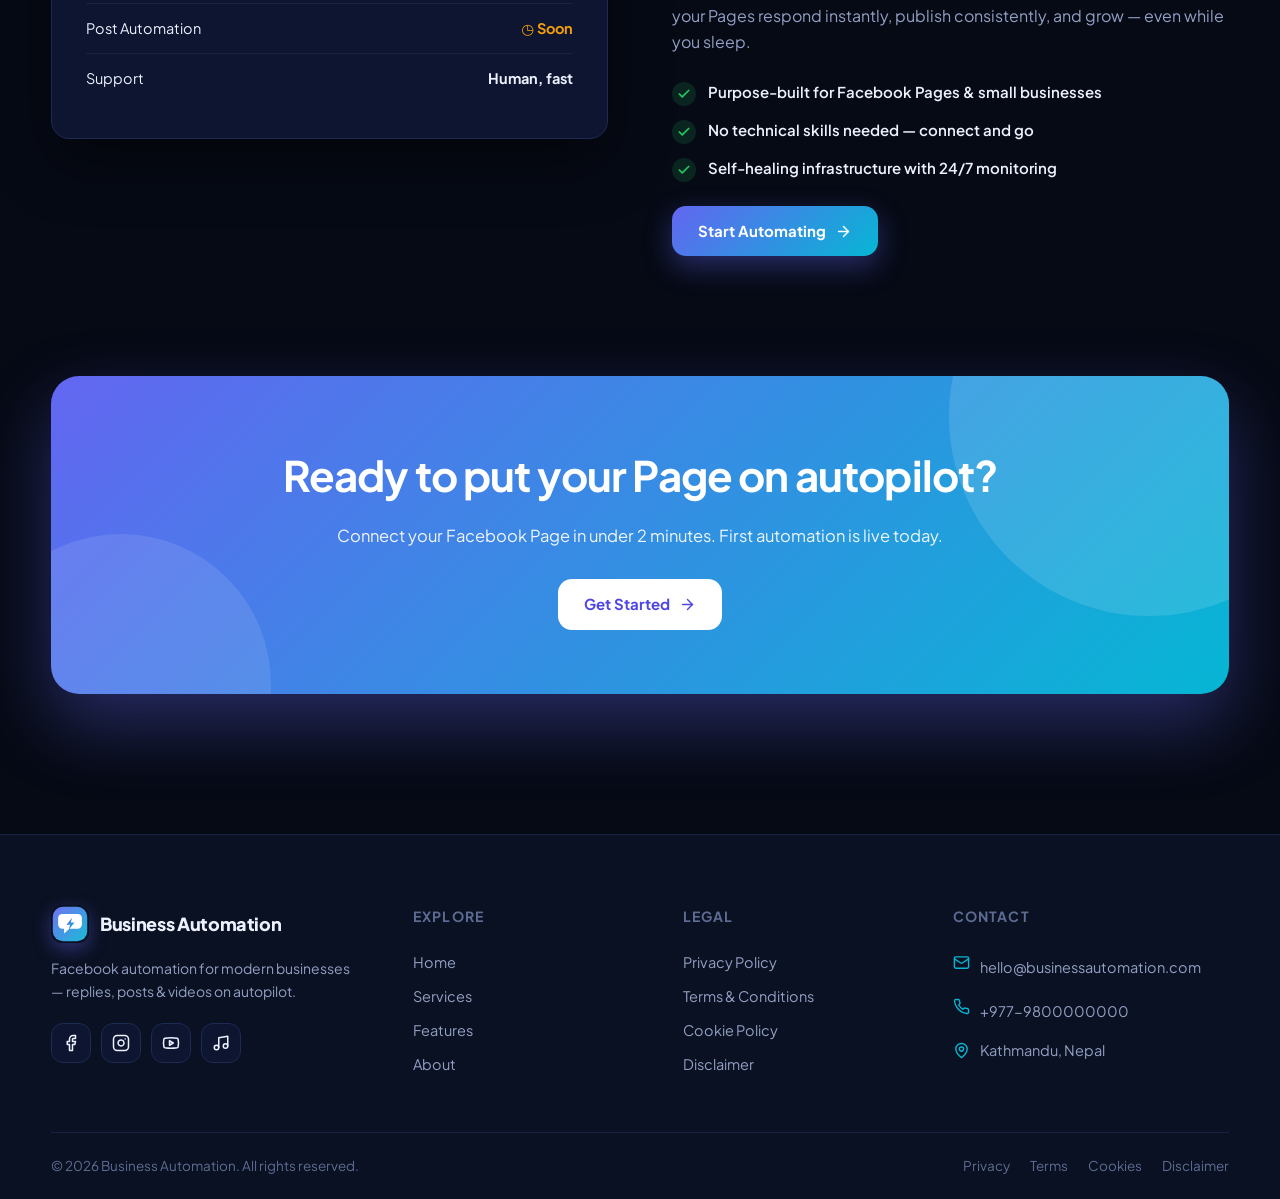
==== commit 0d5b29f5: "Fix absolute paths for GitHub Pages (index.html)" ====
--- a/index.html
+++ b/index.html
@@ -25,7 +25,7 @@
     </div>
     <div class="nav-actions">
       <button class="theme-btn" id="themeBtn" title="Toggle theme"><svg class="ic"><use href="img/icons.svg#moon"/></svg></button>
-      <a class="btn btn-primary btn-sm" href="/admin/login.html" data-auth-btn>Get Started <svg class="ic"><use href="img/icons.svg#arrow-right"/></svg></a>
+      <a class="btn btn-primary btn-sm" href="#" data-auth-btn>Get Started <svg class="ic"><use href="img/icons.svg#arrow-right"/></svg></a>
       <button class="burger" id="burger" aria-label="Menu"><svg class="ic"><use href="img/icons.svg#menu"/></svg></button>
     </div>
   </div>
@@ -35,7 +35,7 @@
   <a href="#services">Services</a>
   <a href="#features">Features</a>
   <a href="#about">About</a>
-  <a class="btn btn-primary btn-sm" href="/admin/login.html" data-auth-btn>Get Started <svg class="ic"><use href="img/icons.svg#arrow-right"/></svg></a>
+  <a class="btn btn-primary btn-sm" href="#" data-auth-btn>Get Started <svg class="ic"><use href="img/icons.svg#arrow-right"/></svg></a>
 </div>
 
 <!-- ================= HERO ================= -->
@@ -47,7 +47,7 @@
       <h1>Automate Your Facebook Business <span class="grad-text">on Autopilot</span></h1>
       <p class="lead">Every comment answered in ~30 seconds. Every post published on schedule. Business Automation runs your Facebook presence while you focus on growth.</p>
       <div class="hero-cta">
-        <a class="btn btn-primary" href="/admin/login.html" data-auth-btn>Get Started <svg class="ic"><use href="img/icons.svg#arrow-right"/></svg></a>
+        <a class="btn btn-primary" href="#" data-auth-btn>Get Started <svg class="ic"><use href="img/icons.svg#arrow-right"/></svg></a>
         <a class="btn btn-ghost" href="#services">Explore Services</a>
       </div>
       <div class="hero-mini">
@@ -97,7 +97,7 @@
         <h3>Facebook Comment Automation</h3>
         <p>Instant, personalized auto-replies to every comment on your Page posts — with the commenter's name, custom messages per page, and on/off control.</p>
         <div class="meta"><span class="badge-live">● Live now</span></div>
-        <br><a class="svc-link" href="/admin/">Open in dashboard <svg class="ic"><use href="img/icons.svg#arrow-right"/></svg></a>
+        <br><a class="svc-link" href="#">Open in dashboard <svg class="ic"><use href="img/icons.svg#arrow-right"/></svg></a>
       </div>
       <div class="svc rv d1">
         <div class="ic"><svg class="ic"><use href="img/icons.svg#video"/></svg></div>
@@ -154,7 +154,7 @@
         <li><span class="ck"><svg class="ic"><use href="img/icons.svg#check"/></svg></span> No technical skills needed — connect and go</li>
         <li><span class="ck"><svg class="ic"><use href="img/icons.svg#check"/></svg></span> Self-healing infrastructure with 24/7 monitoring</li>
       </ul>
-      <a class="btn btn-primary" href="/admin/">Start Automating <svg class="ic"><use href="img/icons.svg#arrow-right"/></svg></a>
+      <a class="btn btn-primary" href="#">Start Automating <svg class="ic"><use href="img/icons.svg#arrow-right"/></svg></a>
     </div>
   </div>
 </section>
@@ -165,7 +165,7 @@
     <div class="cta-band rv">
       <h2>Ready to put your Page on autopilot?</h2>
       <p>Connect your Facebook Page in under 2 minutes. First automation is live today.</p>
-      <a class="btn" href="/admin/login.html" data-auth-btn>Get Started <svg class="ic"><use href="img/icons.svg#arrow-right"/></svg></a>
+      <a class="btn" href="#" data-auth-btn>Get Started <svg class="ic"><use href="img/icons.svg#arrow-right"/></svg></a>
     </div>
   </div>
 </section>
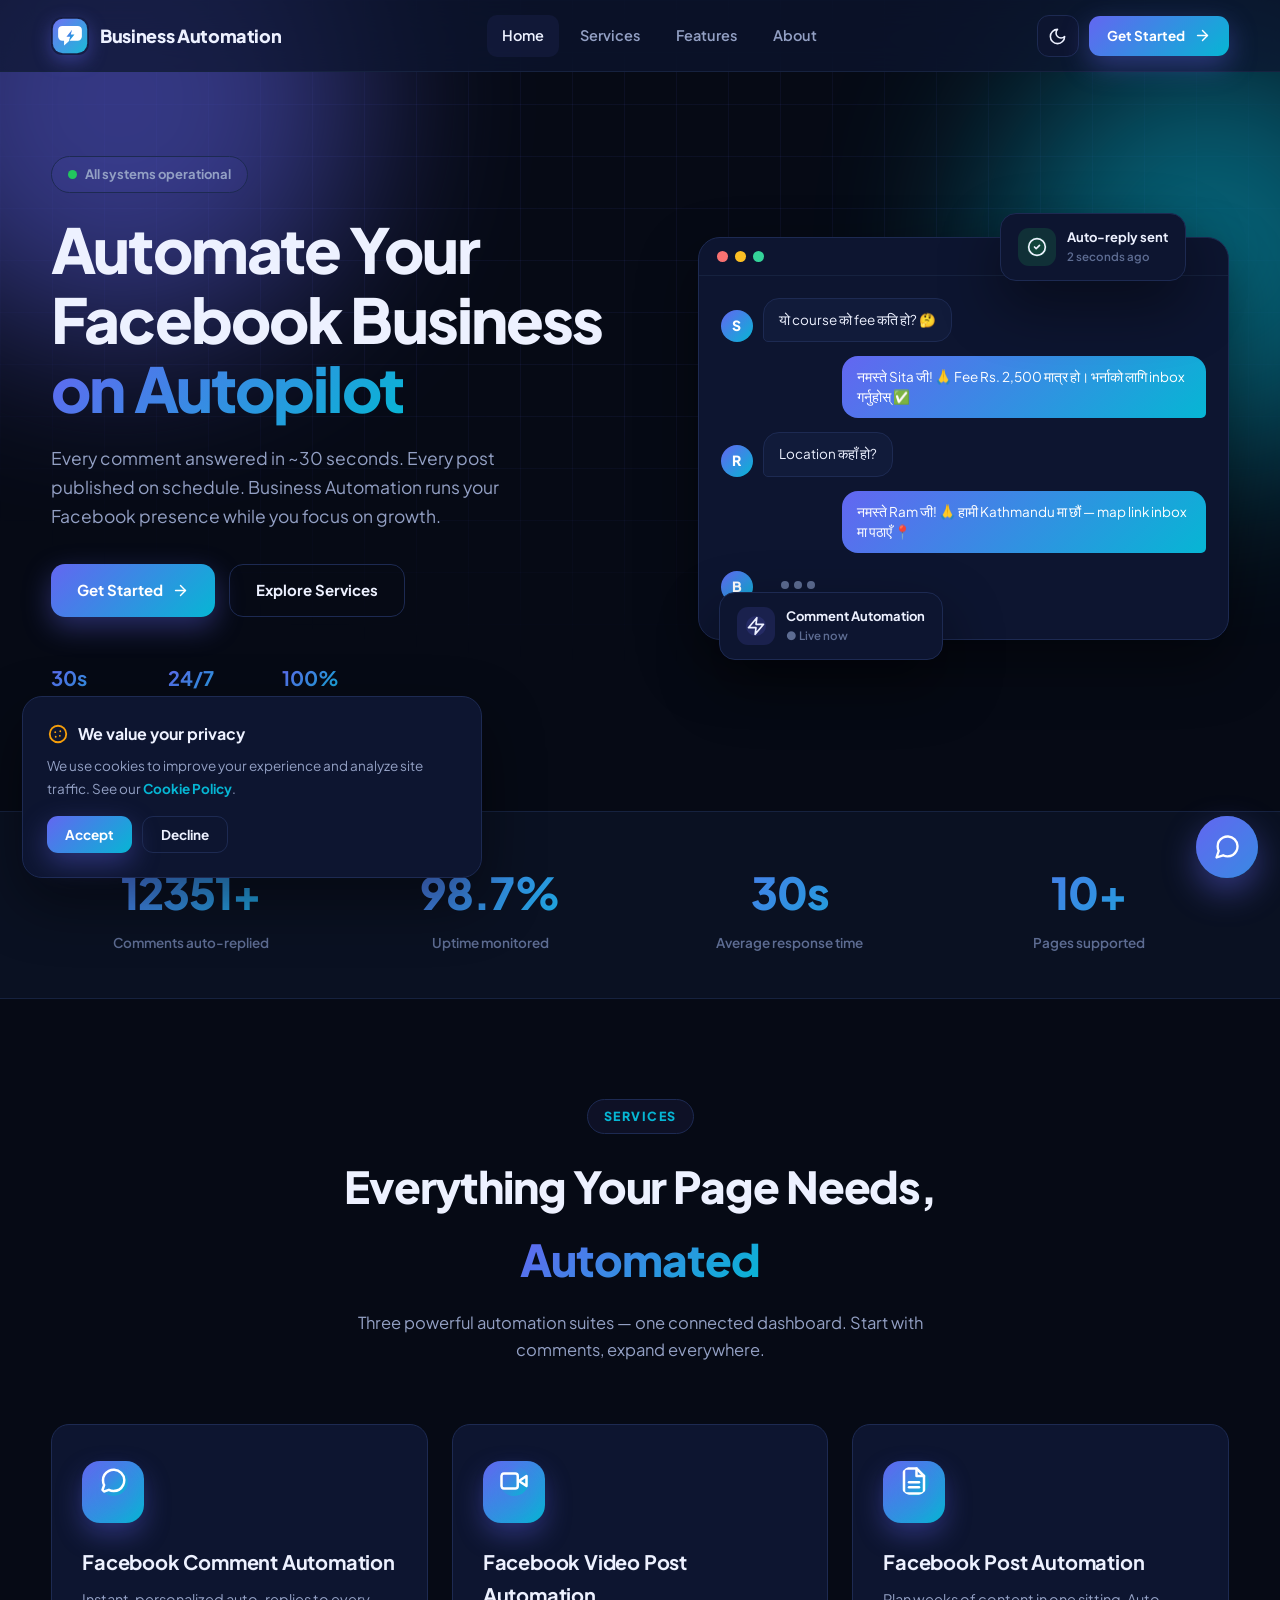
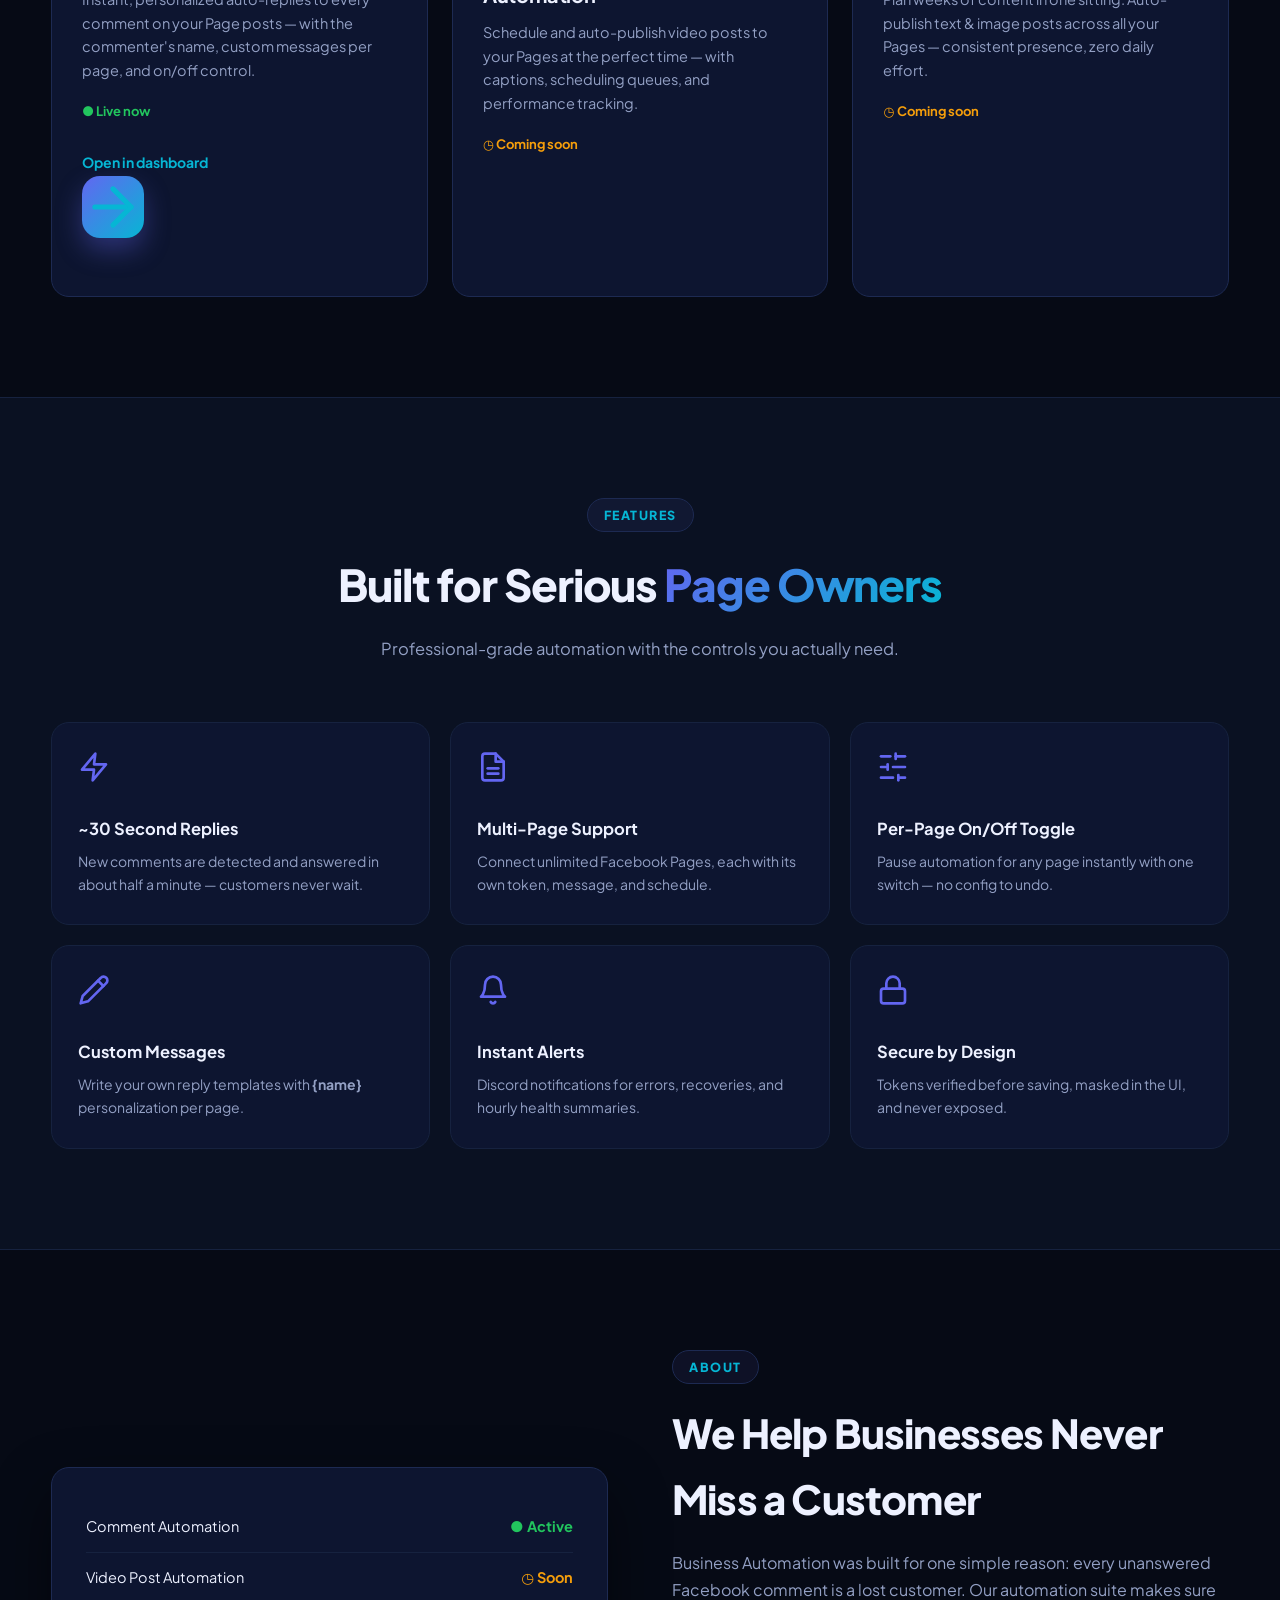
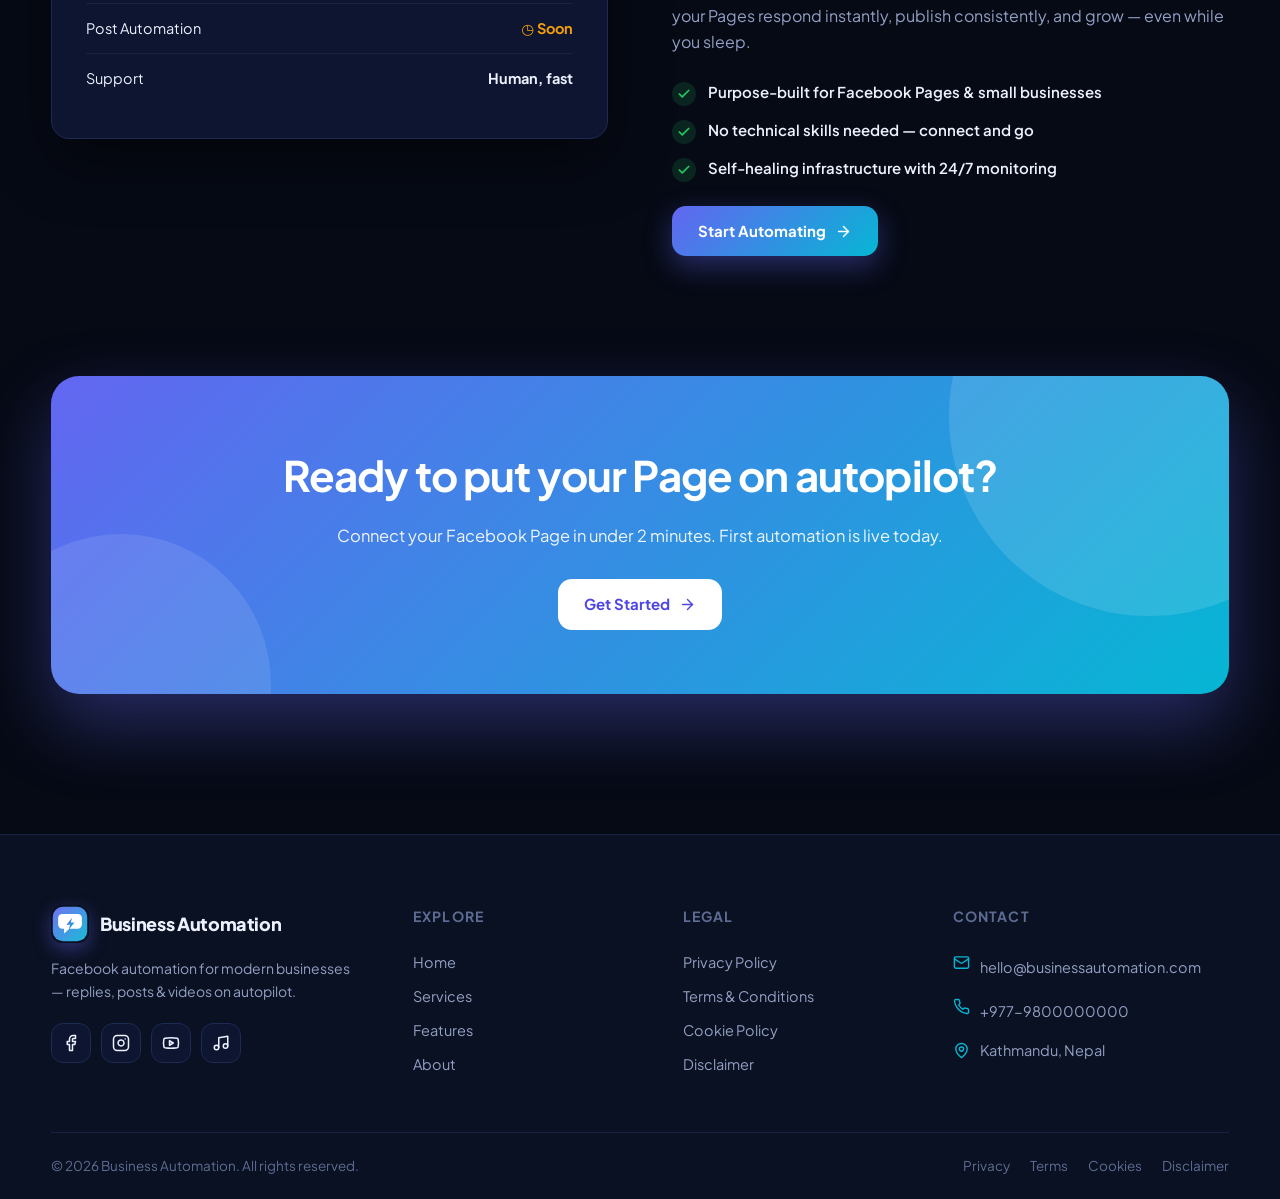
==== commit aa02c072: "Add admin pages / update links (index.html)" ====
--- a/index.html
+++ b/index.html
@@ -25,7 +25,7 @@
     </div>
     <div class="nav-actions">
       <button class="theme-btn" id="themeBtn" title="Toggle theme"><svg class="ic"><use href="img/icons.svg#moon"/></svg></button>
-      <a class="btn btn-primary btn-sm" href="#" data-auth-btn>Get Started <svg class="ic"><use href="img/icons.svg#arrow-right"/></svg></a>
+      <a class="btn btn-primary btn-sm" href="admin/login.html" data-auth-btn>Get Started <svg class="ic"><use href="img/icons.svg#arrow-right"/></svg></a>
       <button class="burger" id="burger" aria-label="Menu"><svg class="ic"><use href="img/icons.svg#menu"/></svg></button>
     </div>
   </div>
@@ -35,7 +35,7 @@
   <a href="#services">Services</a>
   <a href="#features">Features</a>
   <a href="#about">About</a>
-  <a class="btn btn-primary btn-sm" href="#" data-auth-btn>Get Started <svg class="ic"><use href="img/icons.svg#arrow-right"/></svg></a>
+  <a class="btn btn-primary btn-sm" href="admin/login.html" data-auth-btn>Get Started <svg class="ic"><use href="img/icons.svg#arrow-right"/></svg></a>
 </div>
 
 <!-- ================= HERO ================= -->
@@ -47,7 +47,7 @@
       <h1>Automate Your Facebook Business <span class="grad-text">on Autopilot</span></h1>
       <p class="lead">Every comment answered in ~30 seconds. Every post published on schedule. Business Automation runs your Facebook presence while you focus on growth.</p>
       <div class="hero-cta">
-        <a class="btn btn-primary" href="#" data-auth-btn>Get Started <svg class="ic"><use href="img/icons.svg#arrow-right"/></svg></a>
+        <a class="btn btn-primary" href="admin/login.html" data-auth-btn>Get Started <svg class="ic"><use href="img/icons.svg#arrow-right"/></svg></a>
         <a class="btn btn-ghost" href="#services">Explore Services</a>
       </div>
       <div class="hero-mini">
@@ -165,7 +165,7 @@
     <div class="cta-band rv">
       <h2>Ready to put your Page on autopilot?</h2>
       <p>Connect your Facebook Page in under 2 minutes. First automation is live today.</p>
-      <a class="btn" href="#" data-auth-btn>Get Started <svg class="ic"><use href="img/icons.svg#arrow-right"/></svg></a>
+      <a class="btn" href="admin/login.html" data-auth-btn>Get Started <svg class="ic"><use href="img/icons.svg#arrow-right"/></svg></a>
     </div>
   </div>
 </section>
